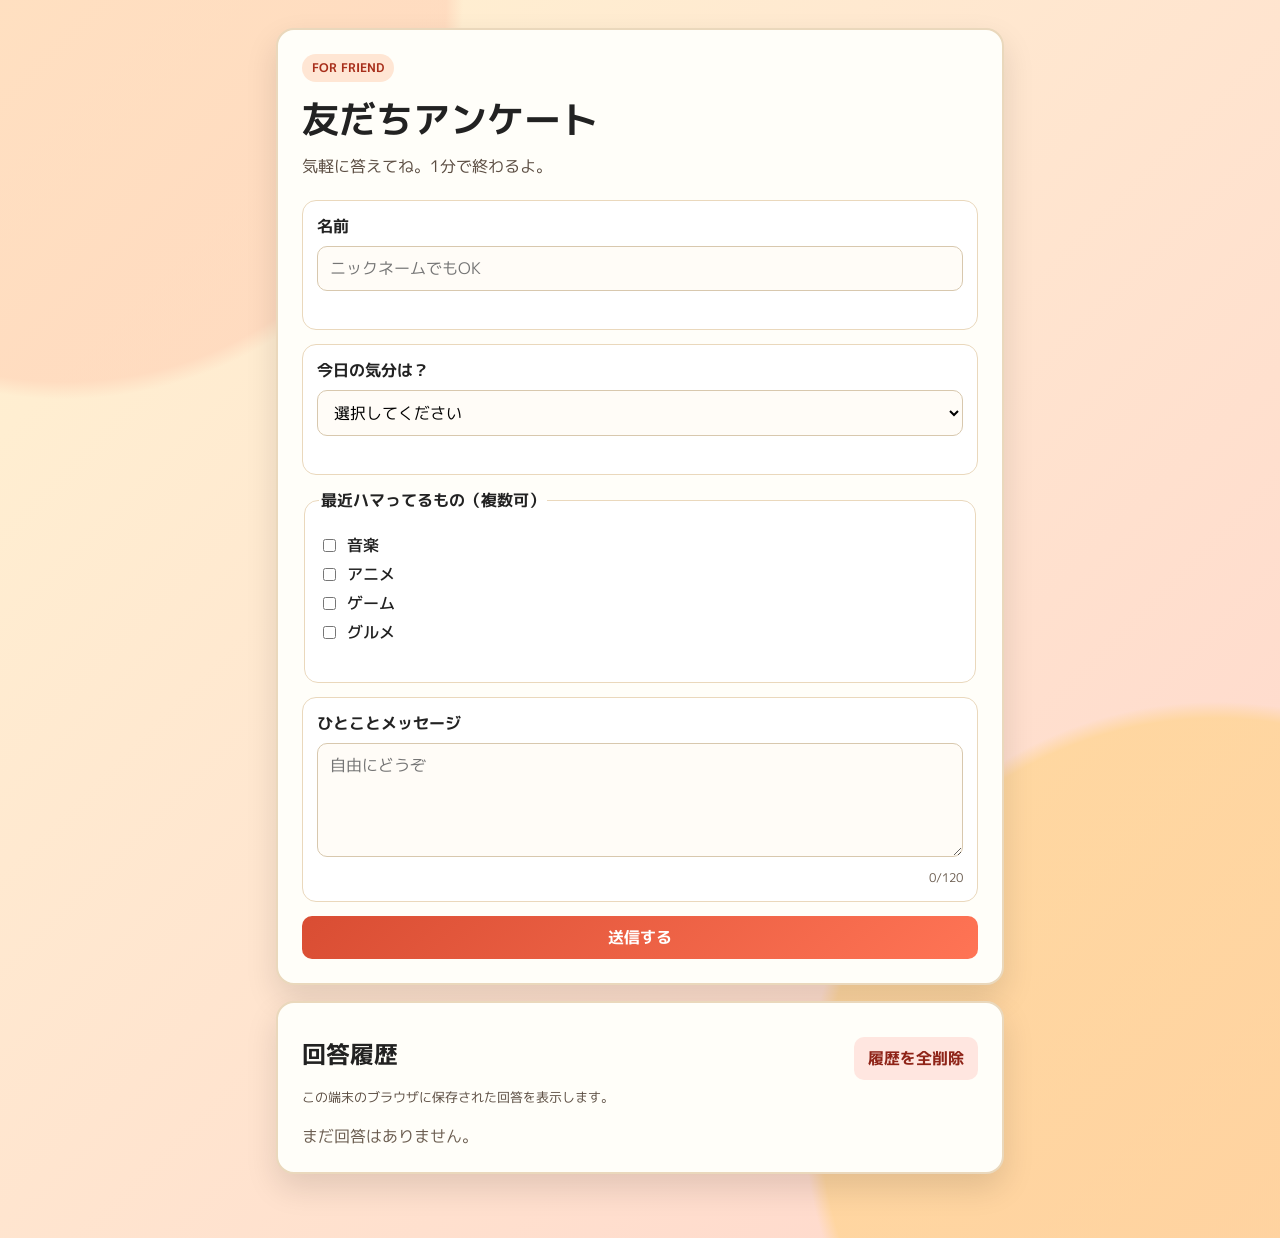
==== friend-survey-kuu-memory-archive-form-v2026-03.html @ 6f7b72f7 "Initial survey site" ====
﻿<!doctype html>
<html lang="ja">
<head>
  <meta charset="UTF-8" />
  <meta name="viewport" content="width=device-width, initial-scale=1.0" />
  <title>友だちアンケート</title>
  <link rel="preconnect" href="https://fonts.googleapis.com">
  <link rel="preconnect" href="https://fonts.gstatic.com" crossorigin>
  <link href="https://fonts.googleapis.com/css2?family=M+PLUS+1p:wght@400;500;700;800&display=swap" rel="stylesheet">
  <link rel="stylesheet" href="style.css" />
</head>
<body>
  <main class="page">
    <section class="card" aria-labelledby="form-title">
      <p class="badge">FOR FRIEND</p>
      <h1 id="form-title">友だちアンケート</h1>
      <p class="lead">気軽に答えてね。1分で終わるよ。</p>

      <form id="survey-form" novalidate>
        <div class="field">
          <label for="name">名前</label>
          <input id="name" name="name" type="text" placeholder="ニックネームでもOK" required />
          <small class="error" id="err-name"></small>
        </div>

        <div class="field">
          <label for="mood">今日の気分は？</label>
          <select id="mood" name="mood" required>
            <option value="">選択してください</option>
            <option>最高！</option>
            <option>まあまあ</option>
            <option>ちょっと疲れた</option>
            <option>眠い</option>
          </select>
          <small class="error" id="err-mood"></small>
        </div>

        <fieldset class="field">
          <legend>最近ハマってるもの（複数可）</legend>
          <label class="check"><input type="checkbox" name="favorite" value="音楽" /> 音楽</label>
          <label class="check"><input type="checkbox" name="favorite" value="アニメ" /> アニメ</label>
          <label class="check"><input type="checkbox" name="favorite" value="ゲーム" /> ゲーム</label>
          <label class="check"><input type="checkbox" name="favorite" value="グルメ" /> グルメ</label>
          <small class="error" id="err-favorite"></small>
        </fieldset>

        <div class="field">
          <label for="message">ひとことメッセージ</label>
          <textarea id="message" name="message" rows="4" maxlength="120" placeholder="自由にどうぞ"></textarea>
          <div class="meta"><span id="count">0</span>/120</div>
        </div>

        <button type="submit" class="submit">送信する</button>
      </form>
    </section>

    <section class="card hidden" id="thanks" aria-live="polite">
      <h2>回答ありがとう！</h2>
      <p>内容を受け取りました。</p>
      <pre id="result"></pre>
      <button id="again" class="secondary">もう一度回答する</button>
    </section>

    <section class="card history-card" aria-labelledby="history-title">
      <div class="history-head">
        <h2 id="history-title">回答履歴</h2>
        <button id="clear-history" class="secondary danger" type="button">履歴を全削除</button>
      </div>
      <p class="lead small">この端末のブラウザに保存された回答を表示します。</p>
      <ul id="history-list" class="history-list"></ul>
      <p id="history-empty" class="history-empty">まだ回答はありません。</p>
    </section>
  </main>

  <script src="script.js"></script>
</body>
</html>
---- style.css ----
﻿:root {
  --bg1: #fff3d2;
  --bg2: #ffd6cc;
  --ink: #222222;
  --card: #fffef9;
  --line: #ead8bc;
  --accent: #d94d33;
  --accent-deep: #a82f1b;
  --danger: #c22a2a;
}

* {
  box-sizing: border-box;
}

body {
  margin: 0;
  min-height: 100vh;
  font-family: "M PLUS 1p", sans-serif;
  color: var(--ink);
  background:
    radial-gradient(circle at 5% 0%, #ffb99f55 0 22%, transparent 23%),
    radial-gradient(circle at 95% 90%, #ffcf6e77 0 24%, transparent 25%),
    linear-gradient(135deg, var(--bg1), var(--bg2));
}

.page {
  max-width: 760px;
  margin: 0 auto;
  padding: 28px 16px 48px;
}

.card {
  background: var(--card);
  border: 2px solid var(--line);
  border-radius: 18px;
  box-shadow: 0 14px 32px #0000001e;
  padding: 24px;
  margin-bottom: 16px;
}

.badge {
  display: inline-block;
  margin: 0 0 10px;
  padding: 5px 10px;
  font-size: 12px;
  font-weight: 700;
  border-radius: 999px;
  background: #ffe6d4;
  color: var(--accent-deep);
}

h1 {
  margin: 0;
  font-size: clamp(1.7rem, 4vw, 2.3rem);
}

.lead {
  margin: 8px 0 22px;
  color: #5c4e43;
}

.field {
  border: 1px solid var(--line);
  border-radius: 14px;
  padding: 14px;
  margin-bottom: 14px;
  background: #fff;
}

label,
legend {
  display: block;
  font-weight: 700;
  margin-bottom: 8px;
}

input,
select,
textarea,
button {
  font: inherit;
}

input,
select,
textarea {
  width: 100%;
  border: 1px solid #d8c8ae;
  border-radius: 10px;
  padding: 10px 12px;
  background: #fffcf7;
}

input:focus,
select:focus,
textarea:focus {
  outline: 2px solid #ffb39d;
  border-color: #f69e86;
}

.check {
  display: flex;
  align-items: center;
  gap: 8px;
  margin-bottom: 6px;
  font-weight: 500;
}

.check input {
  width: auto;
}

.meta {
  text-align: right;
  margin-top: 6px;
  font-size: 12px;
  color: #6b5d50;
}

.error {
  display: block;
  min-height: 18px;
  margin-top: 6px;
  color: var(--danger);
  font-size: 12px;
}

.submit,
.secondary {
  border: 0;
  border-radius: 10px;
  padding: 10px 14px;
  font-weight: 700;
  cursor: pointer;
}

.submit {
  width: 100%;
  background: linear-gradient(135deg, var(--accent), #ff7455);
  color: #fff;
  transition: transform 0.16s ease, box-shadow 0.16s ease;
}

.submit:hover {
  transform: translateY(-1px);
  box-shadow: 0 8px 18px #a9423036;
}

.secondary {
  margin-top: 10px;
  background: #f3ece2;
}

.danger {
  background: #ffe6e0;
  color: #8f2418;
}

pre {
  white-space: pre-wrap;
  background: #fff;
  border: 1px dashed #cebfa5;
  border-radius: 10px;
  padding: 12px;
}

.hidden {
  display: none;
}

.history-head {
  display: flex;
  align-items: center;
  justify-content: space-between;
  gap: 10px;
}

.history-head h2 {
  margin: 0;
}

.small {
  font-size: 13px;
  margin-bottom: 12px;
}

.history-list {
  list-style: none;
  padding: 0;
  margin: 0;
  display: grid;
  gap: 10px;
}

.history-item {
  border: 1px solid var(--line);
  border-radius: 10px;
  padding: 10px;
  background: #fff;
}

.history-time {
  display: block;
  margin-bottom: 4px;
  font-size: 12px;
  color: #766454;
}

.history-empty {
  margin: 6px 0 0;
  color: #6b5d50;
}

@media (max-width: 540px) {
  .card {
    padding: 18px;
    border-radius: 14px;
  }

  .history-head {
    flex-direction: column;
    align-items: flex-start;
  }
}
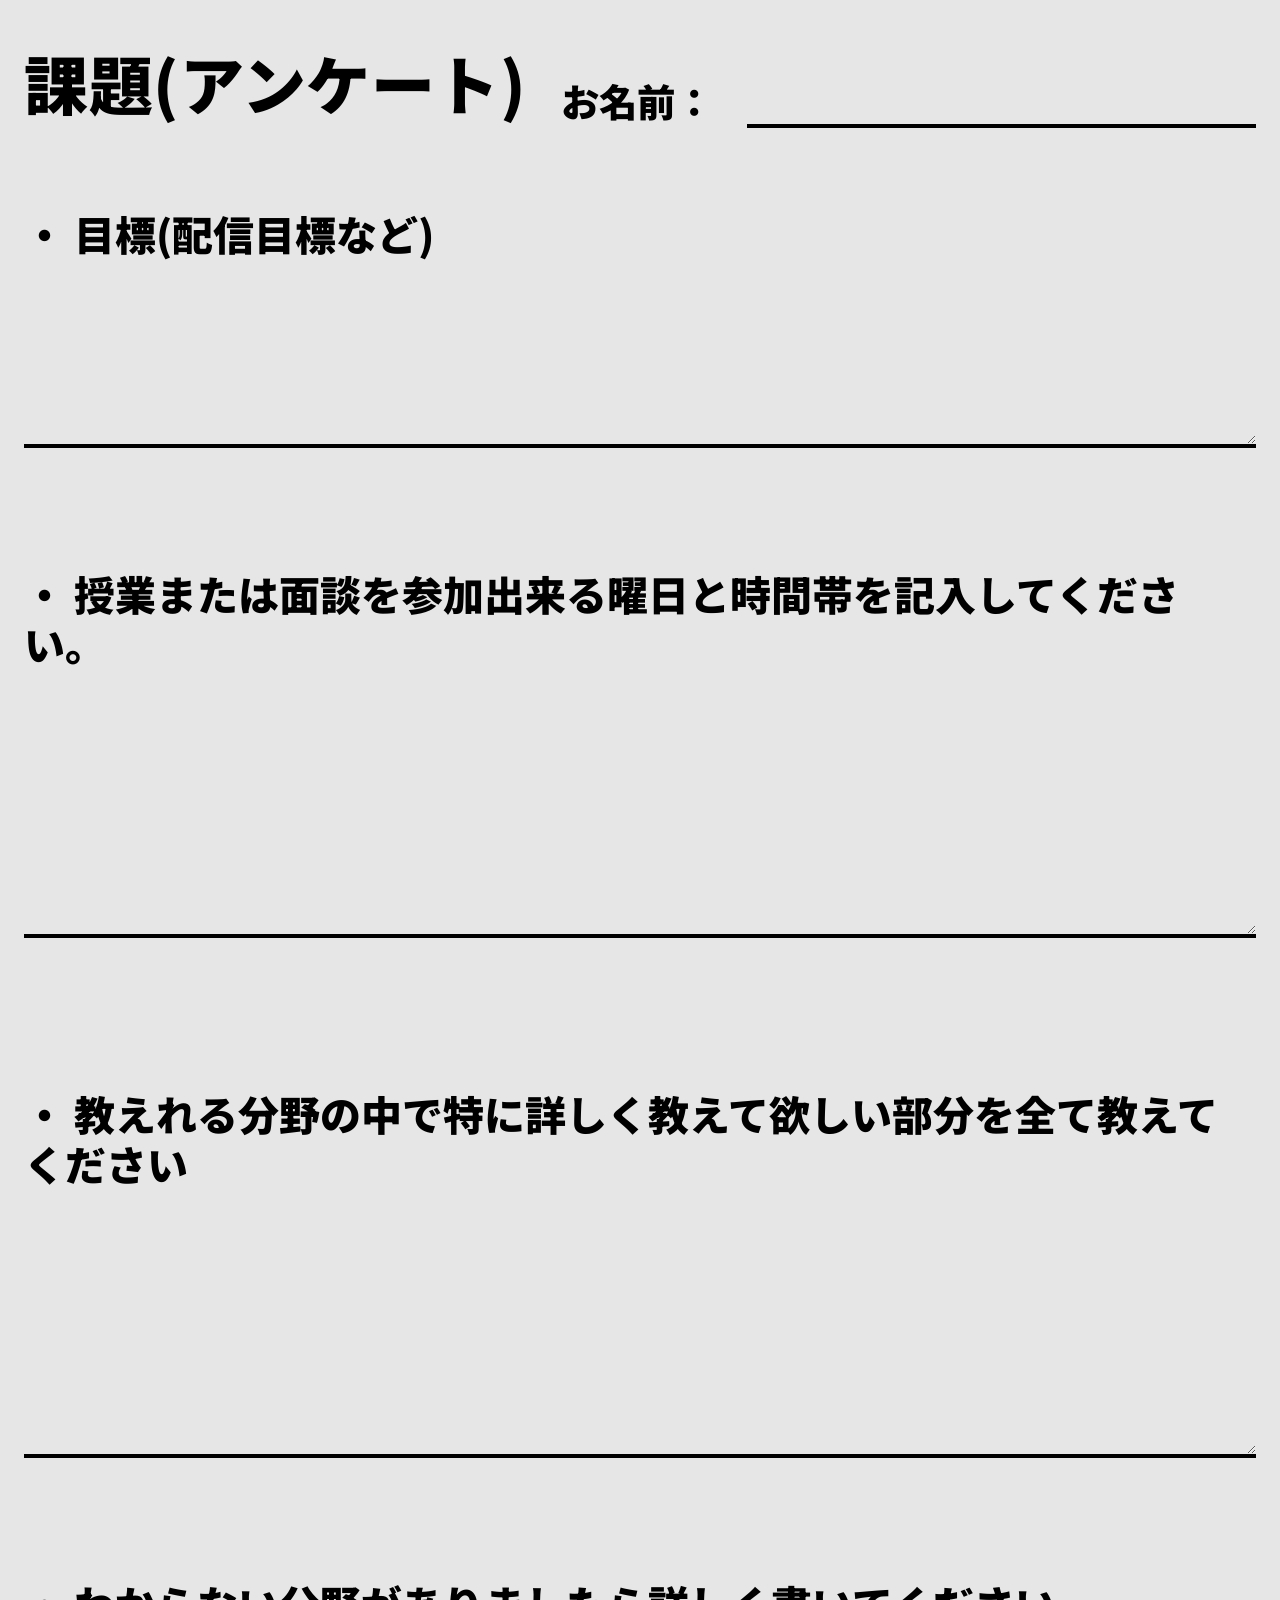
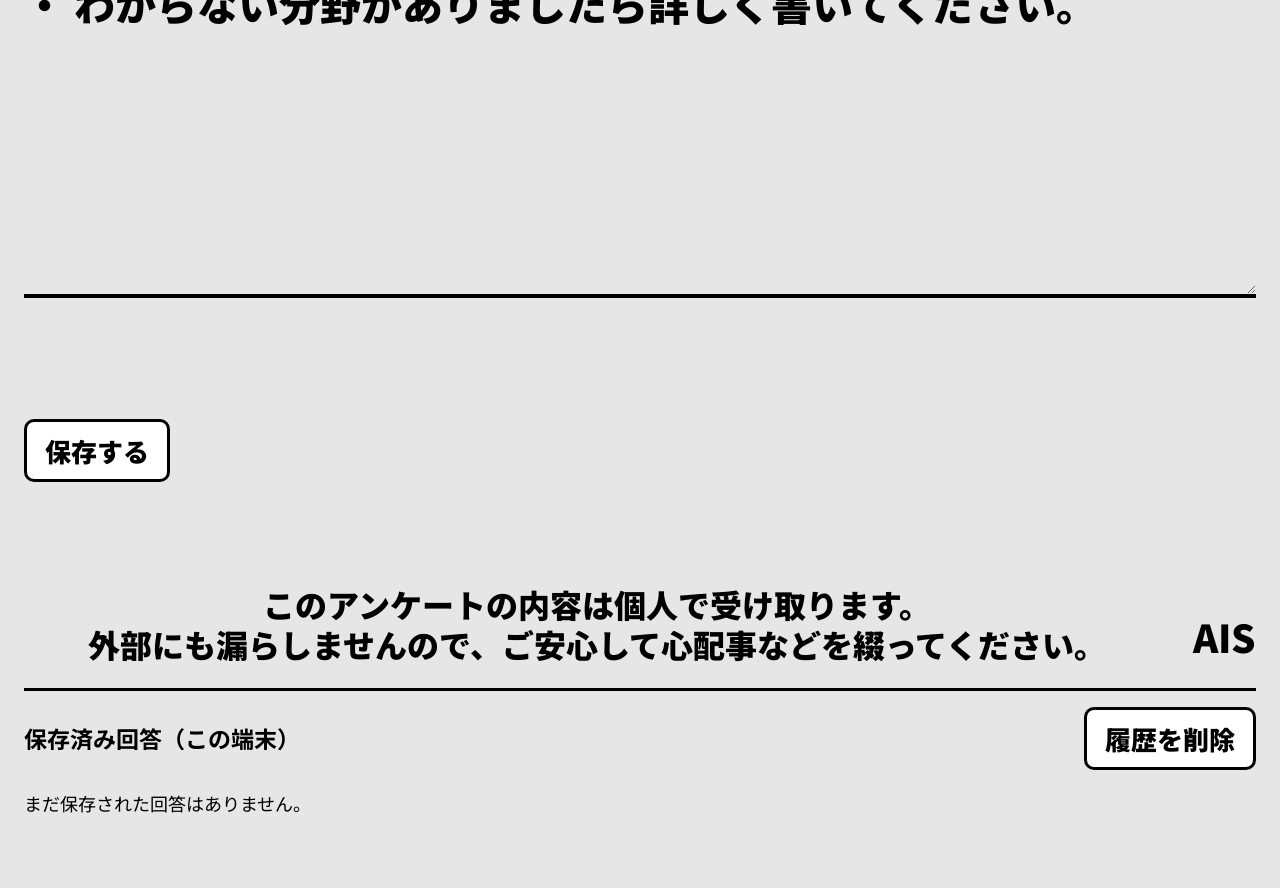
==== commit 74b3f5d8: "Redesign survey to match provided layout" ====
--- a/friend-survey-kuu-memory-archive-form-v2026-03.html
+++ b/friend-survey-kuu-memory-archive-form-v2026-03.html
@@ -3,72 +3,62 @@
 <head>
   <meta charset="UTF-8" />
   <meta name="viewport" content="width=device-width, initial-scale=1.0" />
-  <title>友だちアンケート</title>
-  <link rel="preconnect" href="https://fonts.googleapis.com">
-  <link rel="preconnect" href="https://fonts.gstatic.com" crossorigin>
-  <link href="https://fonts.googleapis.com/css2?family=M+PLUS+1p:wght@400;500;700;800&display=swap" rel="stylesheet">
+  <title>課題アンケート</title>
+  <link rel="preconnect" href="https://fonts.googleapis.com" />
+  <link rel="preconnect" href="https://fonts.gstatic.com" crossorigin />
+  <link href="https://fonts.googleapis.com/css2?family=Noto+Sans+JP:wght@700;900&display=swap" rel="stylesheet" />
   <link rel="stylesheet" href="style.css" />
 </head>
 <body>
-  <main class="page">
-    <section class="card" aria-labelledby="form-title">
-      <p class="badge">FOR FRIEND</p>
-      <h1 id="form-title">友だちアンケート</h1>
-      <p class="lead">気軽に答えてね。1分で終わるよ。</p>
+  <main class="sheet">
+    <form id="survey-form" novalidate>
+      <header class="top-row">
+        <h1>課題(アンケート)</h1>
+        <label class="name-row" for="name">お名前：</label>
+        <input id="name" name="name" type="text" aria-label="お名前" required />
+      </header>
+      <p id="err-name" class="error"></p>
 
-      <form id="survey-form" novalidate>
-        <div class="field">
-          <label for="name">名前</label>
-          <input id="name" name="name" type="text" placeholder="ニックネームでもOK" required />
-          <small class="error" id="err-name"></small>
-        </div>
+      <section class="qa-block">
+        <label for="goal">・ 目標(配信目標など)</label>
+        <textarea id="goal" name="goal" rows="4"></textarea>
+      </section>
 
-        <div class="field">
-          <label for="mood">今日の気分は？</label>
-          <select id="mood" name="mood" required>
-            <option value="">選択してください</option>
-            <option>最高！</option>
-            <option>まあまあ</option>
-            <option>ちょっと疲れた</option>
-            <option>眠い</option>
-          </select>
-          <small class="error" id="err-mood"></small>
-        </div>
+      <section class="qa-block">
+        <label for="available">・ 授業または面談を参加出来る曜日と時間帯を記入してください。</label>
+        <textarea id="available" name="available" rows="6" required></textarea>
+        <p id="err-available" class="error"></p>
+      </section>
 
-        <fieldset class="field">
-          <legend>最近ハマってるもの（複数可）</legend>
-          <label class="check"><input type="checkbox" name="favorite" value="音楽" /> 音楽</label>
-          <label class="check"><input type="checkbox" name="favorite" value="アニメ" /> アニメ</label>
-          <label class="check"><input type="checkbox" name="favorite" value="ゲーム" /> ゲーム</label>
-          <label class="check"><input type="checkbox" name="favorite" value="グルメ" /> グルメ</label>
-          <small class="error" id="err-favorite"></small>
-        </fieldset>
+      <section class="qa-block">
+        <label for="detail">・ 教えれる分野の中で特に詳しく教えて欲しい部分を全て教えてください</label>
+        <textarea id="detail" name="detail" rows="6"></textarea>
+      </section>
 
-        <div class="field">
-          <label for="message">ひとことメッセージ</label>
-          <textarea id="message" name="message" rows="4" maxlength="120" placeholder="自由にどうぞ"></textarea>
-          <div class="meta"><span id="count">0</span>/120</div>
-        </div>
+      <section class="qa-block">
+        <label for="unknown">・ わからない分野がありましたら詳しく書いてください。</label>
+        <textarea id="unknown" name="unknown" rows="6"></textarea>
+      </section>
 
-        <button type="submit" class="submit">送信する</button>
-      </form>
-    </section>
+      <div class="actions">
+        <button type="submit">保存する</button>
+        <p id="status" aria-live="polite"></p>
+      </div>
+    </form>
 
-    <section class="card hidden" id="thanks" aria-live="polite">
-      <h2>回答ありがとう！</h2>
-      <p>内容を受け取りました。</p>
-      <pre id="result"></pre>
-      <button id="again" class="secondary">もう一度回答する</button>
-    </section>
+    <footer class="memo">
+      <p>このアンケートの内容は個人で受け取ります。<br />
+      外部にも漏らしませんので、ご安心して心配事などを綴ってください。</p>
+      <strong>AIS</strong>
+    </footer>
 
-    <section class="card history-card" aria-labelledby="history-title">
+    <section class="history" aria-labelledby="history-title">
       <div class="history-head">
-        <h2 id="history-title">回答履歴</h2>
-        <button id="clear-history" class="secondary danger" type="button">履歴を全削除</button>
+        <h2 id="history-title">保存済み回答（この端末）</h2>
+        <button id="clear-history" type="button">履歴を削除</button>
       </div>
-      <p class="lead small">この端末のブラウザに保存された回答を表示します。</p>
-      <ul id="history-list" class="history-list"></ul>
-      <p id="history-empty" class="history-empty">まだ回答はありません。</p>
+      <ul id="history-list"></ul>
+      <p id="history-empty">まだ保存された回答はありません。</p>
     </section>
   </main>
 
--- a/style.css
+++ b/style.css
@@ -1,221 +1,207 @@
-﻿:root {
-  --bg1: #fff3d2;
-  --bg2: #ffd6cc;
-  --ink: #222222;
-  --card: #fffef9;
-  --line: #ead8bc;
-  --accent: #d94d33;
-  --accent-deep: #a82f1b;
-  --danger: #c22a2a;
-}
-
-* {
+﻿* {
   box-sizing: border-box;
 }
 
 body {
   margin: 0;
-  min-height: 100vh;
-  font-family: "M PLUS 1p", sans-serif;
-  color: var(--ink);
-  background:
-    radial-gradient(circle at 5% 0%, #ffb99f55 0 22%, transparent 23%),
-    radial-gradient(circle at 95% 90%, #ffcf6e77 0 24%, transparent 25%),
-    linear-gradient(135deg, var(--bg1), var(--bg2));
-}
-
-.page {
-  max-width: 760px;
+  background: #e6e6e6;
+  color: #000;
+  font-family: "Noto Sans JP", sans-serif;
+}
+
+.sheet {
+  width: min(1600px, 100%);
   margin: 0 auto;
-  padding: 28px 16px 48px;
-}
-
-.card {
-  background: var(--card);
-  border: 2px solid var(--line);
-  border-radius: 18px;
-  box-shadow: 0 14px 32px #0000001e;
-  padding: 24px;
-  margin-bottom: 16px;
-}
-
-.badge {
-  display: inline-block;
-  margin: 0 0 10px;
-  padding: 5px 10px;
-  font-size: 12px;
-  font-weight: 700;
-  border-radius: 999px;
-  background: #ffe6d4;
-  color: var(--accent-deep);
+  padding: 36px 24px 72px;
+}
+
+.top-row {
+  display: grid;
+  grid-template-columns: auto auto 1fr;
+  align-items: end;
+  column-gap: 34px;
 }
 
 h1 {
   margin: 0;
-  font-size: clamp(1.7rem, 4vw, 2.3rem);
-}
-
-.lead {
-  margin: 8px 0 22px;
-  color: #5c4e43;
-}
-
-.field {
-  border: 1px solid var(--line);
-  border-radius: 14px;
-  padding: 14px;
-  margin-bottom: 14px;
-  background: #fff;
-}
-
-label,
-legend {
+  font-size: clamp(44px, 5vw, 112px);
+  font-weight: 900;
+  letter-spacing: 0.01em;
+}
+
+.name-row {
+  font-size: clamp(30px, 3vw, 78px);
+  font-weight: 900;
+  white-space: nowrap;
+}
+
+#name {
+  width: 100%;
+  border: 0;
+  border-bottom: 4px solid #000;
+  background: transparent;
+  font: inherit;
+  font-size: clamp(30px, 3vw, 72px);
+  font-weight: 700;
+  padding: 0 6px 6px;
+}
+
+#name:focus,
+textarea:focus {
+  outline: none;
+  background: #ffffff66;
+}
+
+.error {
+  min-height: 22px;
+  margin: 8px 0 0;
+  font-size: 24px;
+  font-weight: 700;
+  color: #a00000;
+}
+
+.qa-block {
+  margin-top: clamp(28px, 4vw, 56px);
+  margin-bottom: clamp(70px, 9vw, 170px);
+}
+
+.qa-block label {
   display: block;
-  font-weight: 700;
-  margin-bottom: 8px;
-}
-
-input,
-select,
-textarea,
-button {
-  font: inherit;
-}
-
-input,
-select,
+  font-size: clamp(30px, 3.2vw, 74px);
+  line-height: 1.22;
+  font-weight: 900;
+}
+
 textarea {
   width: 100%;
-  border: 1px solid #d8c8ae;
-  border-radius: 10px;
-  padding: 10px 12px;
-  background: #fffcf7;
-}
-
-input:focus,
-select:focus,
-textarea:focus {
-  outline: 2px solid #ffb39d;
-  border-color: #f69e86;
-}
-
-.check {
+  border: 0;
+  border-bottom: 4px solid #000;
+  background: transparent;
+  margin-top: 20px;
+  resize: vertical;
+  min-height: 140px;
+  font-family: inherit;
+  font-size: clamp(22px, 2.1vw, 44px);
+  font-weight: 700;
+  line-height: 1.5;
+}
+
+.actions {
   display: flex;
   align-items: center;
-  gap: 8px;
-  margin-bottom: 6px;
-  font-weight: 500;
-}
-
-.check input {
-  width: auto;
-}
-
-.meta {
-  text-align: right;
-  margin-top: 6px;
-  font-size: 12px;
-  color: #6b5d50;
-}
-
-.error {
-  display: block;
-  min-height: 18px;
-  margin-top: 6px;
-  color: var(--danger);
-  font-size: 12px;
-}
-
-.submit,
-.secondary {
-  border: 0;
+  gap: 18px;
+  margin-top: 8px;
+}
+
+.actions button,
+.history button {
+  border: 3px solid #000;
+  background: #fff;
+  color: #000;
   border-radius: 10px;
-  padding: 10px 14px;
-  font-weight: 700;
+  font-family: inherit;
+  font-weight: 900;
+  font-size: 26px;
+  padding: 10px 18px;
   cursor: pointer;
 }
 
-.submit {
-  width: 100%;
-  background: linear-gradient(135deg, var(--accent), #ff7455);
-  color: #fff;
-  transition: transform 0.16s ease, box-shadow 0.16s ease;
-}
-
-.submit:hover {
-  transform: translateY(-1px);
-  box-shadow: 0 8px 18px #a9423036;
-}
-
-.secondary {
-  margin-top: 10px;
-  background: #f3ece2;
-}
-
-.danger {
-  background: #ffe6e0;
-  color: #8f2418;
-}
-
-pre {
-  white-space: pre-wrap;
-  background: #fff;
-  border: 1px dashed #cebfa5;
-  border-radius: 10px;
-  padding: 12px;
-}
-
-.hidden {
-  display: none;
+#status {
+  margin: 0;
+  font-size: 24px;
+  font-weight: 700;
+}
+
+.memo {
+  margin-top: clamp(50px, 8vw, 150px);
+  display: grid;
+  grid-template-columns: 1fr auto;
+  align-items: end;
+  column-gap: 24px;
+}
+
+.memo p {
+  margin: 0;
+  text-align: center;
+  font-weight: 900;
+  font-size: clamp(26px, 2.5vw, 56px);
+  line-height: 1.25;
+}
+
+.memo strong {
+  font-size: clamp(32px, 3vw, 70px);
+  font-weight: 900;
+}
+
+.history {
+  margin-top: 24px;
+  border-top: 3px solid #000;
+  padding-top: 16px;
 }
 
 .history-head {
   display: flex;
+  justify-content: space-between;
   align-items: center;
-  justify-content: space-between;
-  gap: 10px;
-}
-
-.history-head h2 {
-  margin: 0;
-}
-
-.small {
-  font-size: 13px;
-  margin-bottom: 12px;
-}
-
-.history-list {
+  gap: 12px;
+}
+
+.history h2 {
+  margin: 0;
+  font-size: clamp(20px, 1.8vw, 32px);
+}
+
+#history-list {
   list-style: none;
   padding: 0;
-  margin: 0;
+  margin: 10px 0 0;
   display: grid;
-  gap: 10px;
-}
-
-.history-item {
-  border: 1px solid var(--line);
-  border-radius: 10px;
+  gap: 8px;
+}
+
+#history-list li {
+  border: 2px solid #000;
   padding: 10px;
-  background: #fff;
-}
-
-.history-time {
-  display: block;
-  margin-bottom: 4px;
-  font-size: 12px;
-  color: #766454;
-}
-
-.history-empty {
-  margin: 6px 0 0;
-  color: #6b5d50;
-}
-
-@media (max-width: 540px) {
-  .card {
-    padding: 18px;
-    border-radius: 14px;
+  background: #f5f5f5;
+  font-size: 18px;
+  line-height: 1.5;
+}
+
+#history-empty {
+  margin: 10px 0 0;
+  font-size: 18px;
+}
+
+@media (max-width: 820px) {
+  .sheet {
+    padding: 18px 12px 44px;
+  }
+
+  .top-row {
+    grid-template-columns: 1fr;
+    row-gap: 8px;
+  }
+
+  .qa-block {
+    margin-bottom: 42px;
+  }
+
+  textarea {
+    min-height: 110px;
+  }
+
+  .actions {
+    flex-direction: column;
+    align-items: flex-start;
+  }
+
+  .memo {
+    grid-template-columns: 1fr;
+    row-gap: 10px;
+  }
+
+  .memo strong {
+    justify-self: end;
   }
 
   .history-head {
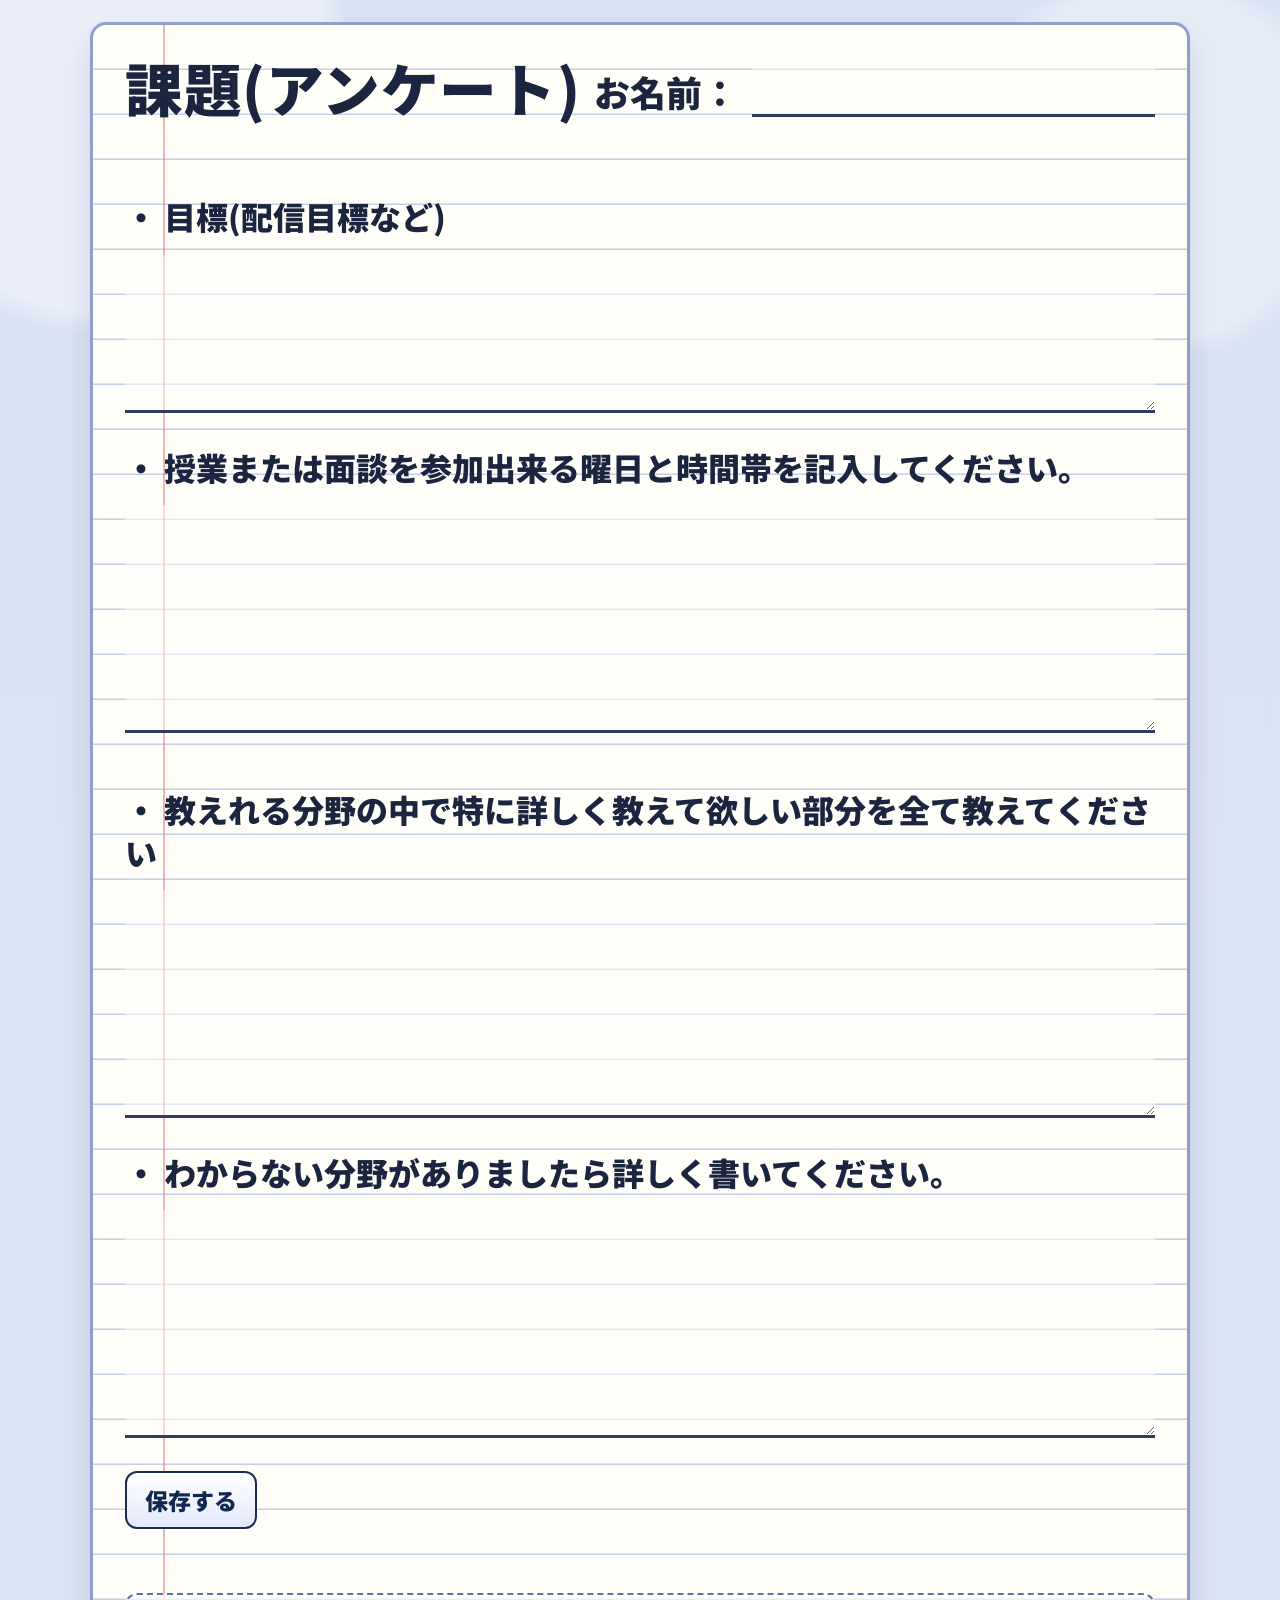
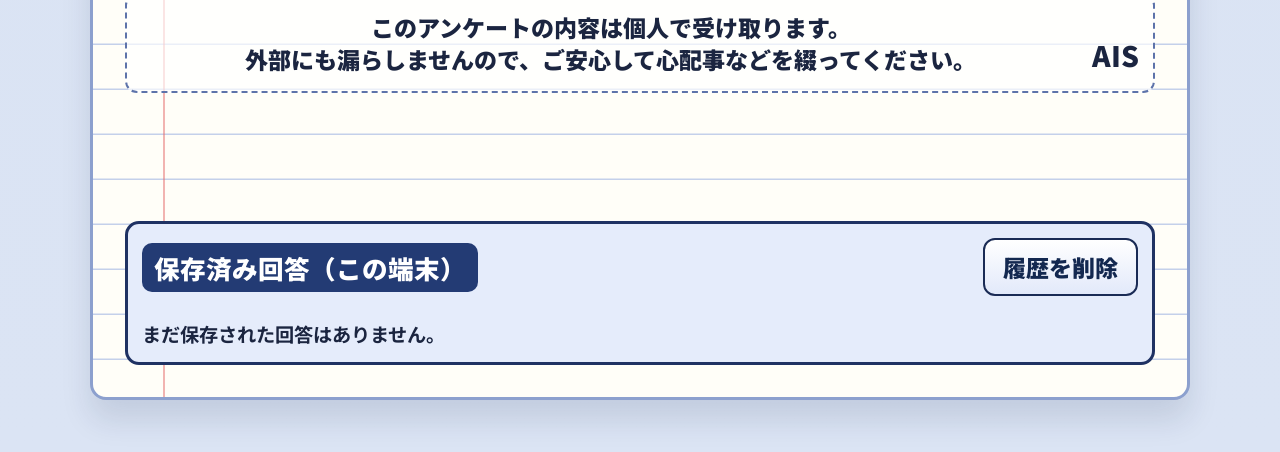
==== commit 85506b82: "Add cache-busting query for mobile update reliability" ====
--- a/friend-survey-kuu-memory-archive-form-v2026-03.html
+++ b/friend-survey-kuu-memory-archive-form-v2026-03.html
@@ -7,7 +7,7 @@
   <link rel="preconnect" href="https://fonts.googleapis.com" />
   <link rel="preconnect" href="https://fonts.gstatic.com" crossorigin />
   <link href="https://fonts.googleapis.com/css2?family=Noto+Sans+JP:wght@700;900&display=swap" rel="stylesheet" />
-  <link rel="stylesheet" href="style.css" />
+  <link rel="stylesheet" href="style.css?v=20260303-1" />
 </head>
 <body>
   <main class="sheet">
@@ -62,6 +62,6 @@
     </section>
   </main>
 
-  <script src="script.js"></script>
+  <script src="script.js?v=20260303-1"></script>
 </body>
 </html>
--- a/style.css
+++ b/style.css
@@ -2,202 +2,238 @@
   box-sizing: border-box;
 }
 
+:root {
+  --bg: #dbe4f4;
+  --paper: #fffef8;
+  --ink: #1b2540;
+  --line: #c4d0ea;
+  --accent: #233b74;
+  --accent-soft: #e5ecfb;
+  --alert: #b32020;
+}
+
 body {
   margin: 0;
-  background: #e6e6e6;
-  color: #000;
+  color: var(--ink);
   font-family: "Noto Sans JP", sans-serif;
+  background:
+    radial-gradient(circle at 8% 4%, #ffffff70 0 10%, transparent 11%),
+    radial-gradient(circle at 90% 8%, #ffffff55 0 8%, transparent 9%),
+    linear-gradient(180deg, #d8e2f3 0%, var(--bg) 100%);
 }
 
 .sheet {
-  width: min(1600px, 100%);
-  margin: 0 auto;
-  padding: 36px 24px 72px;
+  width: min(1100px, 100%);
+  margin: 22px auto 52px;
+  padding: clamp(18px, 2.5vw, 34px);
+  border: 3px solid #8ca0ce;
+  border-radius: 16px;
+  background:
+    linear-gradient(90deg, transparent 70px, #e46a6a 71px, transparent 72px),
+    repeating-linear-gradient(180deg, transparent 0 43px, var(--line) 44px 45px),
+    var(--paper);
+  box-shadow: 0 20px 30px #1025481e;
+}
+
+#survey-form {
+  display: grid;
+  gap: clamp(18px, 2.2vw, 28px);
 }
 
 .top-row {
   display: grid;
   grid-template-columns: auto auto 1fr;
   align-items: end;
-  column-gap: 34px;
+  gap: 14px;
 }
 
 h1 {
   margin: 0;
-  font-size: clamp(44px, 5vw, 112px);
+  font-size: clamp(30px, 4.5vw, 64px);
+  line-height: 1.05;
   font-weight: 900;
   letter-spacing: 0.01em;
 }
 
 .name-row {
-  font-size: clamp(30px, 3vw, 78px);
+  font-size: clamp(24px, 2.8vw, 40px);
   font-weight: 900;
   white-space: nowrap;
 }
 
-#name {
-  width: 100%;
-  border: 0;
-  border-bottom: 4px solid #000;
-  background: transparent;
-  font: inherit;
-  font-size: clamp(30px, 3vw, 72px);
-  font-weight: 700;
-  padding: 0 6px 6px;
-}
-
-#name:focus,
-textarea:focus {
-  outline: none;
-  background: #ffffff66;
-}
-
-.error {
-  min-height: 22px;
-  margin: 8px 0 0;
-  font-size: 24px;
-  font-weight: 700;
-  color: #a00000;
-}
-
-.qa-block {
-  margin-top: clamp(28px, 4vw, 56px);
-  margin-bottom: clamp(70px, 9vw, 170px);
-}
-
-.qa-block label {
-  display: block;
-  font-size: clamp(30px, 3.2vw, 74px);
-  line-height: 1.22;
-  font-weight: 900;
-}
-
+#name,
 textarea {
   width: 100%;
   border: 0;
-  border-bottom: 4px solid #000;
-  background: transparent;
-  margin-top: 20px;
+  border-bottom: 3px solid #2f3c62;
+  background: #ffffff80;
+  font-family: inherit;
+  color: var(--ink);
+}
+
+#name {
+  font-size: clamp(20px, 2.2vw, 34px);
+  font-weight: 700;
+  padding: 6px 8px;
+}
+
+#name:focus,
+textarea:focus {
+  outline: 3px solid #8ba7df;
+  border-radius: 8px;
+}
+
+.qa-block {
+  margin: 0;
+}
+
+.qa-block label {
+  display: block;
+  margin-bottom: 10px;
+  font-size: clamp(22px, 2.5vw, 36px);
+  line-height: 1.35;
+  font-weight: 900;
+}
+
+textarea {
+  margin-top: 6px;
   resize: vertical;
   min-height: 140px;
-  font-family: inherit;
-  font-size: clamp(22px, 2.1vw, 44px);
-  font-weight: 700;
-  line-height: 1.5;
+  font-size: clamp(18px, 1.7vw, 28px);
+  line-height: 1.6;
+  font-weight: 700;
+  padding: 8px 10px;
+}
+
+.error {
+  min-height: 20px;
+  margin: 2px 0 0;
+  font-size: clamp(14px, 1.6vw, 22px);
+  font-weight: 700;
+  color: var(--alert);
 }
 
 .actions {
   display: flex;
   align-items: center;
-  gap: 18px;
-  margin-top: 8px;
+  gap: 14px;
+  flex-wrap: wrap;
 }
 
 .actions button,
 .history button {
-  border: 3px solid #000;
-  background: #fff;
-  color: #000;
-  border-radius: 10px;
+  border: 2px solid #1a2b55;
+  border-radius: 12px;
+  background: linear-gradient(180deg, #ffffff, #e2e9fa);
+  color: #132850;
   font-family: inherit;
-  font-weight: 900;
-  font-size: 26px;
+  font-size: clamp(18px, 1.8vw, 28px);
+  font-weight: 900;
   padding: 10px 18px;
   cursor: pointer;
 }
 
 #status {
   margin: 0;
-  font-size: 24px;
+  font-size: clamp(16px, 1.6vw, 24px);
   font-weight: 700;
 }
 
 .memo {
-  margin-top: clamp(50px, 8vw, 150px);
+  margin-top: clamp(34px, 5vw, 70px);
+  padding: 16px 14px;
+  border: 2px dashed #5d73aa;
+  border-radius: 12px;
+  background: #ffffffa8;
   display: grid;
   grid-template-columns: 1fr auto;
   align-items: end;
-  column-gap: 24px;
+  gap: 12px;
 }
 
 .memo p {
   margin: 0;
   text-align: center;
-  font-weight: 900;
-  font-size: clamp(26px, 2.5vw, 56px);
-  line-height: 1.25;
+  font-size: clamp(18px, 1.8vw, 30px);
+  line-height: 1.4;
+  font-weight: 900;
 }
 
 .memo strong {
-  font-size: clamp(32px, 3vw, 70px);
+  font-size: clamp(24px, 2.2vw, 40px);
   font-weight: 900;
 }
 
 .history {
-  margin-top: 24px;
-  border-top: 3px solid #000;
-  padding-top: 16px;
+  margin-top: clamp(80px, 10vw, 180px);
+  border: 3px solid #1f3263;
+  border-radius: 14px;
+  padding: 14px;
+  background: var(--accent-soft);
 }
 
 .history-head {
   display: flex;
   justify-content: space-between;
   align-items: center;
-  gap: 12px;
+  gap: 10px;
 }
 
 .history h2 {
   margin: 0;
-  font-size: clamp(20px, 1.8vw, 32px);
+  font-size: clamp(20px, 2vw, 32px);
+  font-weight: 900;
+  color: #fff;
+  background: var(--accent);
+  border-radius: 10px;
+  padding: 6px 12px;
 }
 
 #history-list {
   list-style: none;
   padding: 0;
-  margin: 10px 0 0;
-  display: grid;
-  gap: 8px;
+  margin: 14px 0 0;
+  display: grid;
+  gap: 10px;
 }
 
 #history-list li {
-  border: 2px solid #000;
+  white-space: pre-wrap;
+  border: 2px solid #4a5f91;
+  border-radius: 10px;
+  background: #fff;
   padding: 10px;
-  background: #f5f5f5;
-  font-size: 18px;
-  line-height: 1.5;
+  font-size: clamp(14px, 1.5vw, 20px);
+  line-height: 1.55;
 }
 
 #history-empty {
   margin: 10px 0 0;
-  font-size: 18px;
-}
-
-@media (max-width: 820px) {
+  font-size: clamp(14px, 1.5vw, 20px);
+  font-weight: 700;
+}
+
+@media (max-width: 900px) {
   .sheet {
-    padding: 18px 12px 44px;
+    border-width: 2px;
+    border-radius: 12px;
+    background:
+      linear-gradient(90deg, transparent 26px, #e46a6a 27px, transparent 28px),
+      repeating-linear-gradient(180deg, transparent 0 36px, var(--line) 37px 38px),
+      var(--paper);
   }
 
   .top-row {
     grid-template-columns: 1fr;
-    row-gap: 8px;
-  }
-
-  .qa-block {
-    margin-bottom: 42px;
+    align-items: start;
   }
 
   textarea {
-    min-height: 110px;
-  }
-
-  .actions {
-    flex-direction: column;
-    align-items: flex-start;
+    min-height: 112px;
   }
 
   .memo {
     grid-template-columns: 1fr;
-    row-gap: 10px;
   }
 
   .memo strong {
@@ -208,4 +244,8 @@
     flex-direction: column;
     align-items: flex-start;
   }
-}
+
+  .history {
+    margin-top: 56px;
+  }
+}
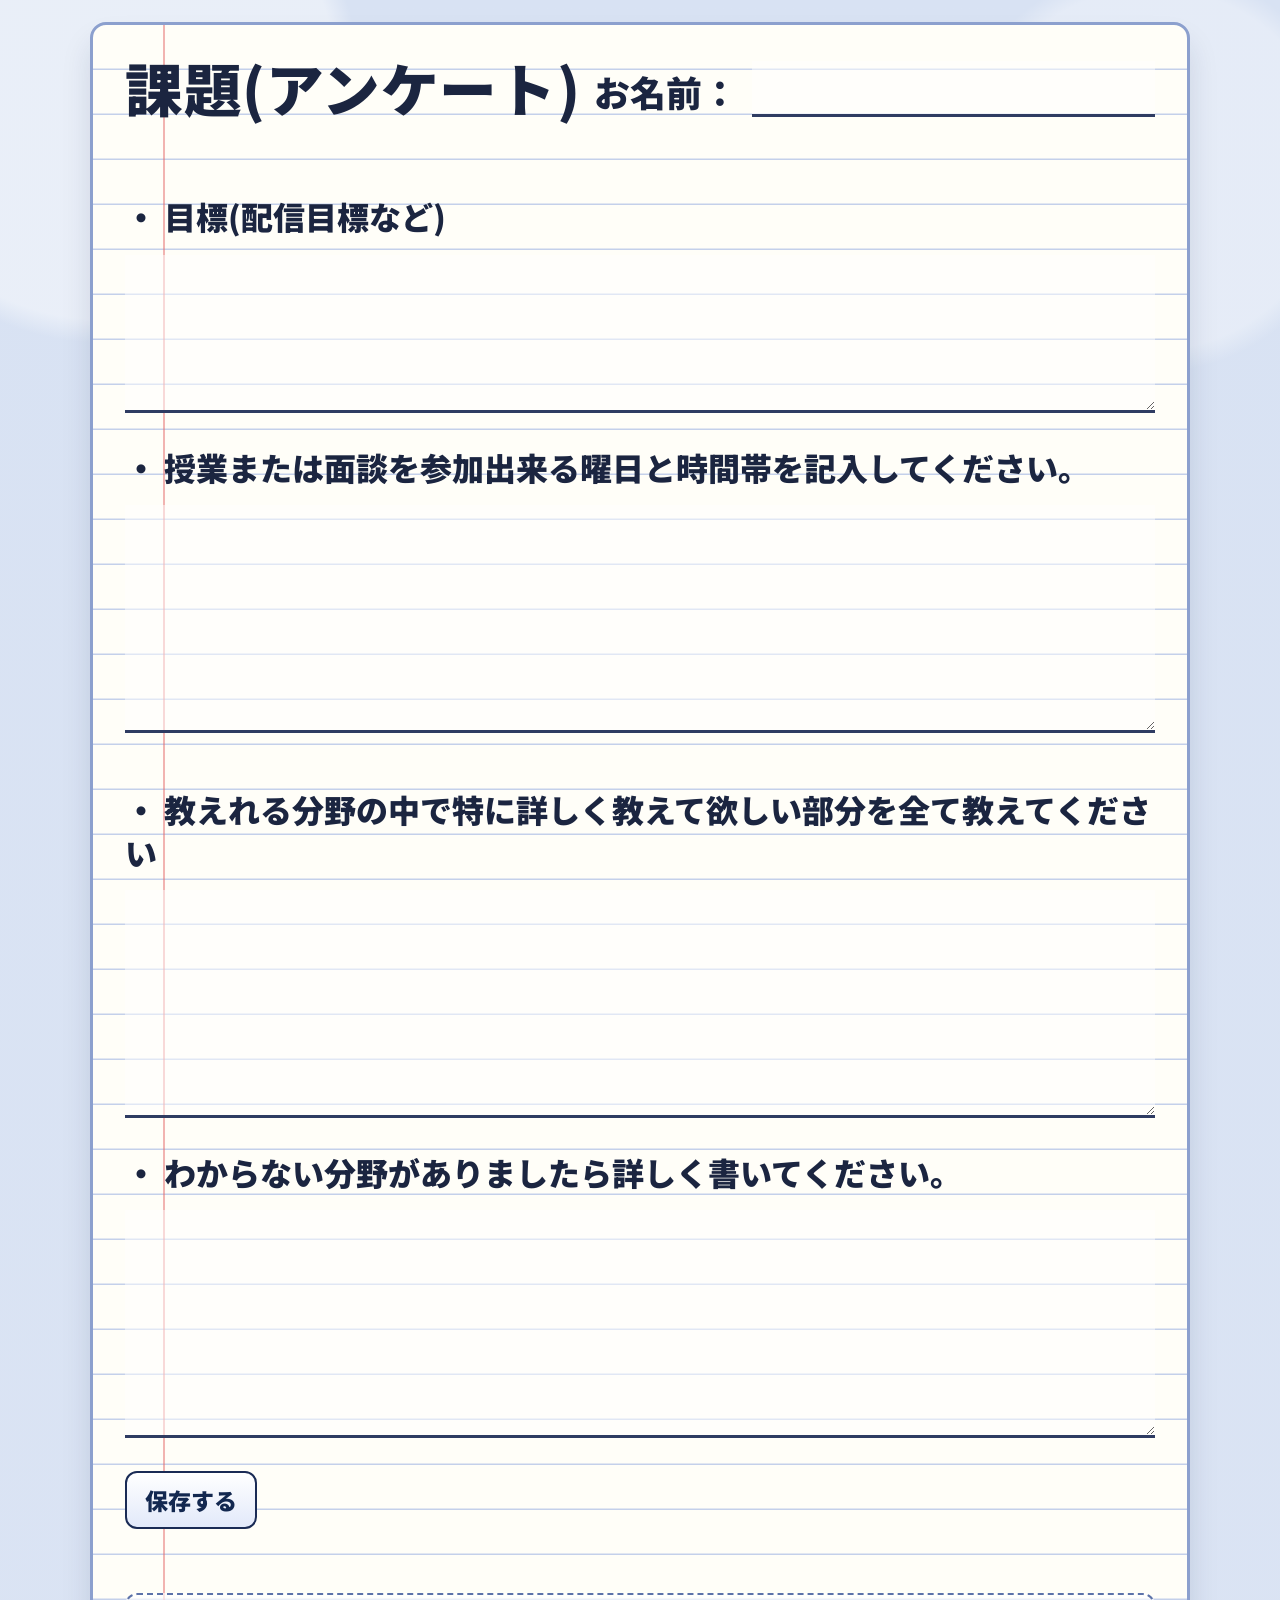
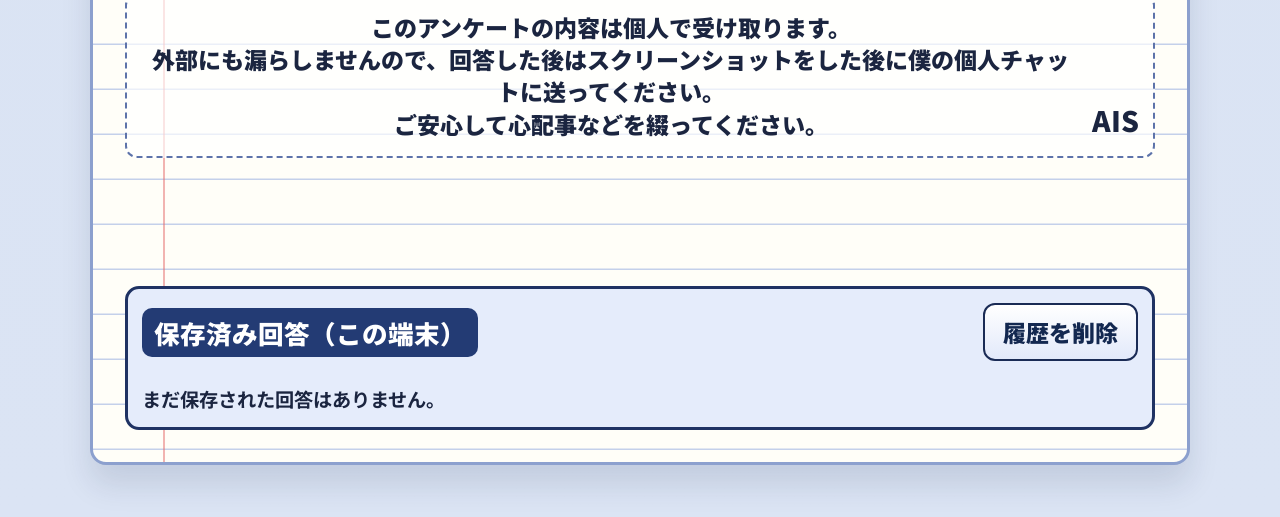
==== commit b805925a: "Add screenshot and personal chat instruction in footer" ====
--- a/friend-survey-kuu-memory-archive-form-v2026-03.html
+++ b/friend-survey-kuu-memory-archive-form-v2026-03.html
@@ -48,7 +48,8 @@
 
     <footer class="memo">
       <p>このアンケートの内容は個人で受け取ります。<br />
-      外部にも漏らしませんので、ご安心して心配事などを綴ってください。</p>
+      外部にも漏らしませんので、回答した後はスクリーンショットをした後に僕の個人チャットに送ってください。<br />
+      ご安心して心配事などを綴ってください。</p>
       <strong>AIS</strong>
     </footer>
 
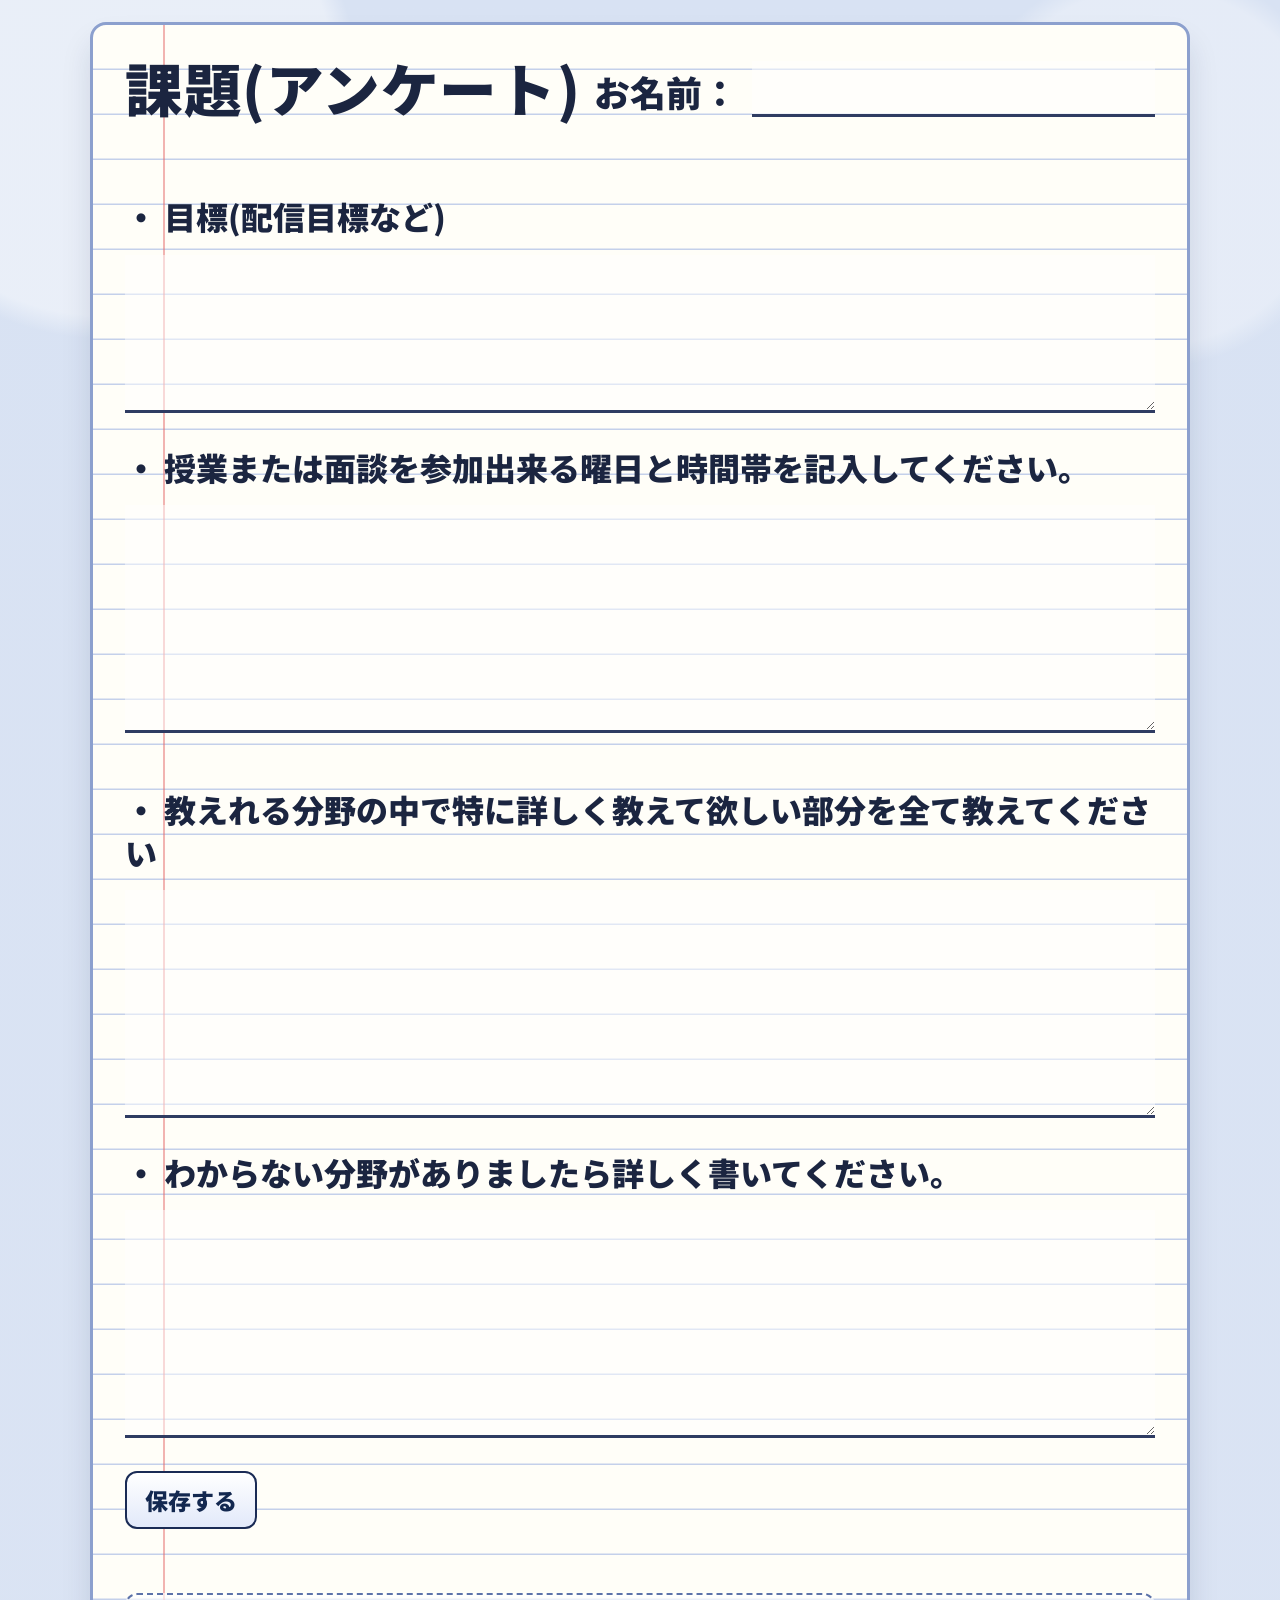
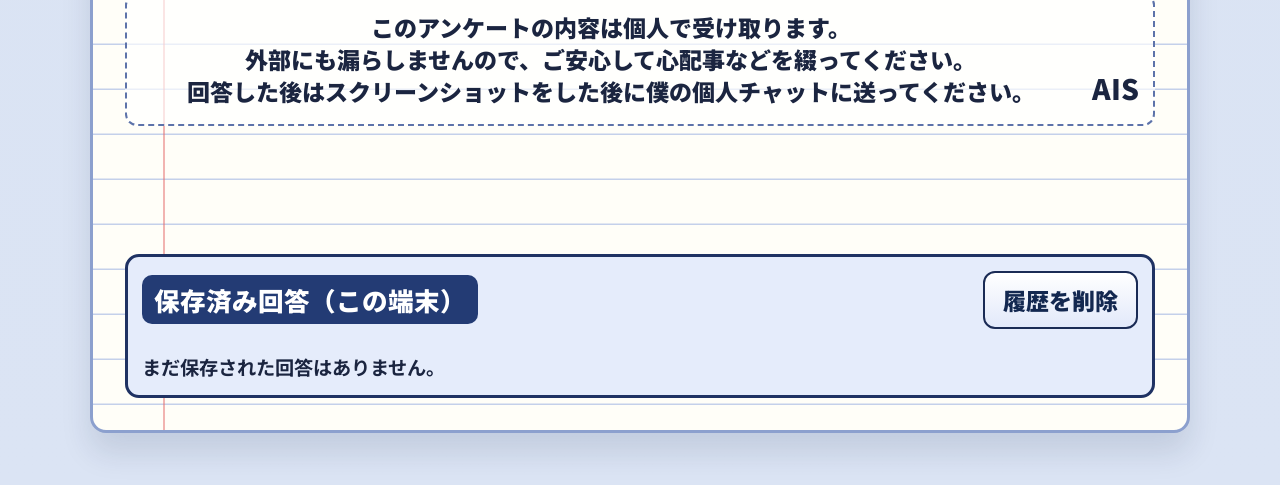
==== commit 5239df8a: "Reorder footer note and screenshot instruction" ====
--- a/friend-survey-kuu-memory-archive-form-v2026-03.html
+++ b/friend-survey-kuu-memory-archive-form-v2026-03.html
@@ -48,8 +48,8 @@
 
     <footer class="memo">
       <p>このアンケートの内容は個人で受け取ります。<br />
-      外部にも漏らしませんので、回答した後はスクリーンショットをした後に僕の個人チャットに送ってください。<br />
-      ご安心して心配事などを綴ってください。</p>
+      外部にも漏らしませんので、ご安心して心配事などを綴ってください。<br />
+      回答した後はスクリーンショットをした後に僕の個人チャットに送ってください。</p>
       <strong>AIS</strong>
     </footer>
 
